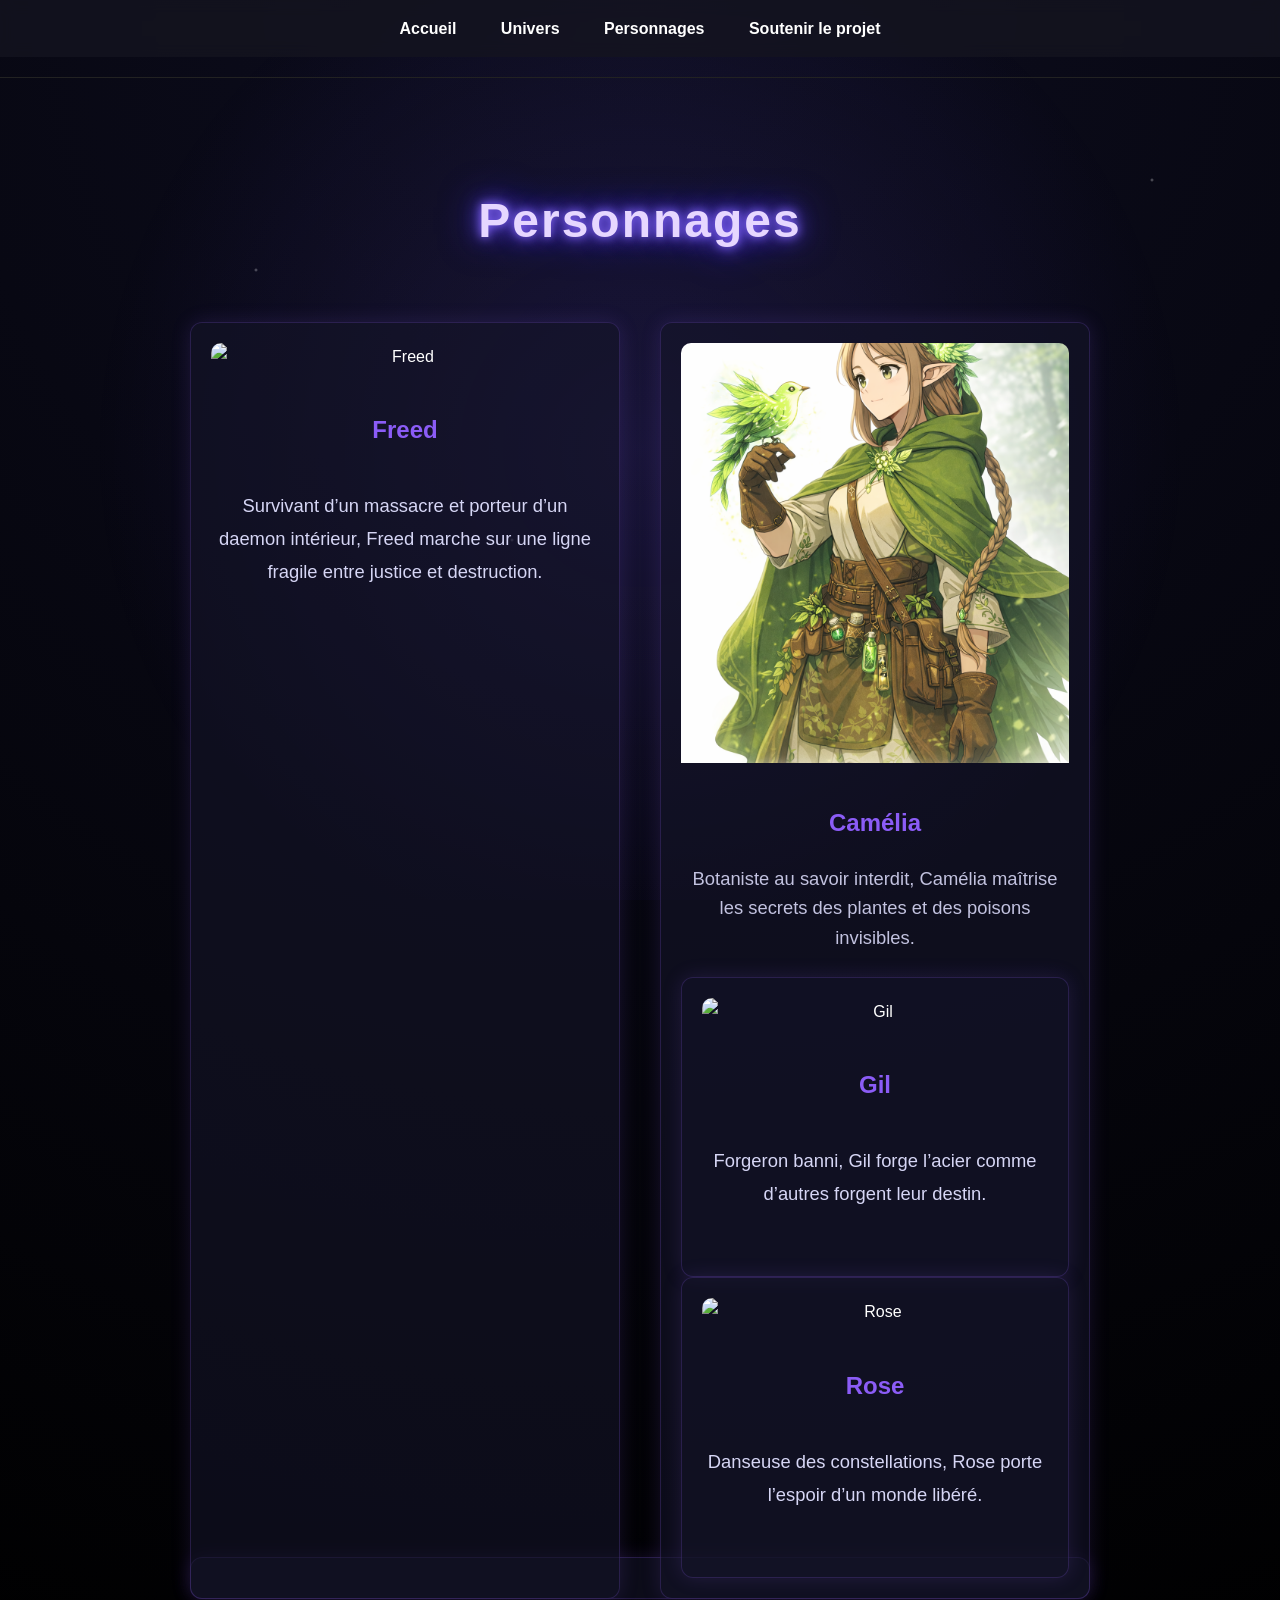
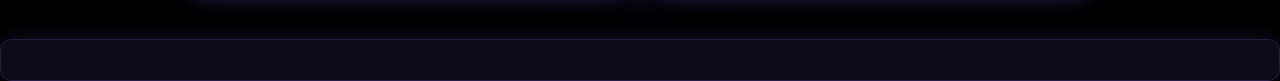
==== personnages.html @ 1dd9bae1 "Update personnages.html" ====
<!DOCTYPE html>
<html lang="fr">

<head>
<meta charset="utf-8">
<meta name="viewport" content="width=device-width, initial-scale=1.0">
<link rel="stylesheet" href="style.css">
<title>Personnages — Yume no Mahō</title>
</head>

<body class="personnages-page">

<header>

<nav>

<a href="index.html">Accueil</a>
<a href="univers.html">Univers</a>
<a href="personnages.html">Personnages</a>
<a href="soutenir.html">Soutenir le projet</a>

</nav>

</header>

<main>

<h1>Personnages</h1>

<section class="characters">

<div class="character-card">

<img src="imgsrc/freed.png" alt="Freed">

<h2>Freed</h2>

<p>
Survivant d’un massacre et porteur d’un daemon intérieur,
Freed marche sur une ligne fragile entre justice et destruction.
</p>

</div>


<a href="camelia.html" class="character-card camelia-card">
<img src="imgsrc/camelia.png" alt="Camélia">
  <div class="character-info">

<h2>Camélia</h2>

<p>
Botaniste au savoir interdit, Camélia maîtrise
les secrets des plantes et des poisons invisibles.
</p>

</div>

<div class="character-card">

<img src="imgsrc/gil.png" alt="Gil">

<h2>Gil</h2>

<p>
Forgeron banni, Gil forge l’acier comme d’autres forgent leur destin.
</p>

</div>

<div class="character-card">

<img src="imgsrc/rose.png" alt="Rose">

<h2>Rose</h2>

<p>
Danseuse des constellations, Rose porte l’espoir d’un monde libéré.
</p>

</div>

</section>

</main>

</body>
</html>
---- style.css ----
body {
  background: radial-gradient(circle at top, #0d0d1f, #000000);
  color: #ffffff;
  font-family: 'Inter', sans-serif;
  margin: 0;
  line-height:1.7;
}

/* couche étoiles */
body::before {
  content: "";
  position: fixed;
  top: 0;
  left: 0;
  width: 100%;
  height: 100%;

  background-image:
    radial-gradient(2px 2px at 20% 30%, white, transparent),
    radial-gradient(2px 2px at 70% 80%, white, transparent),
    radial-gradient(2px 2px at 40% 60%, white, transparent),
    radial-gradient(2px 2px at 90% 20%, white, transparent);

  opacity: 0.4;
  pointer-events: none;
 
} body::before,
body::after {
  z-index: -1;
}
/* aura magique */
body::after {
  content: "";
  position: fixed;
  top: 0;
  left: 0;
  width: 100%;
  height: 100%;

  background: radial-gradient(circle at center, rgba(120, 90, 255, 0.15), transparent 70%);
  pointer-events: none;
}

/* zone principale */
main {
  max-width: 900px;
  margin: auto;
  padding: 40px;
}

/* titre principal */
h1 {
  text-align: center;
  font-size: 3rem;
  letter-spacing: 2px;
  color: #e6d7ff;
  text-shadow:
    0 0 10px #8a6cff,
    0 0 20px #6f52ff,
    0 0 40px #3b2aff;
  margin-bottom:60px;
}

/* titres secondaires */
h2 {
  color: #8b5cf6;
  margin-top: 40px;
}

/* paragraphes */
p {
  font-size:1.15rem;
line-height:1.8;
color:#d6d6f5;
max-width:700px;
margin-bottom:25px;
}


/* header */
header {
  text-align: center;
  border-bottom: 1px solid #222;
  margin-bottom: 30px;
  padding-bottom: 20px;
}

/* footer */
footer{
text-align:center;
margin-top:80px;
padding:40px 20px;
border-top:1px solid rgba(139,92,246,0.2);
}

footer .contact-button{
display:inline-block;
margin-bottom:20px;
padding:12px 28px;
border:1px solid #8b5cf6;
color:white;
text-decoration:none;
border-radius:6px;
transition:0.3s;
}

.copyright{
font-size:0.9rem;
color:#777;
}

nav{
background:rgba(20,20,32,0.8);
padding:15px;
backdrop-filter:blur(8px);
text-align:center;
}

nav a{
color:white;
text-decoration:none;
margin:0 20px;
font-weight:bold;
position:relative;
}

nav a::after{
content:"";
position:absolute;
width:0;
height:2px;
background:#8b5cf6;
left:0;
bottom:-5px;
transition:0.3s;
}

nav a:hover::after{
width:100%;
}
.logo {
   width: 650px;
  display: block;
  margin: 120px auto 40px auto;
 filter:drop-shadow(0 0 15px #7c3aed);
  animation: magicGlow 3s infinite;
 max-width: 90%;
}
@keyframes magicGlow {
  0% {
    filter: drop-shadow(0 0 10px #7c3aed);
  }
  50% {
    filter: drop-shadow(0 0 20px #a78bfa);
  }
  100% {
    filter: drop-shadow(0 0 10px #7c3aed);
  }
}
.hero{
  display:flex;
flex-direction:column;
align-items:center;
justify-content:center;
  text-align:center;
  padding:80px 20px 120px 20px;
}

.tagline{
  font-size:1.3rem;
  margin-top:20px;
  color:#c4b5fd;
  letter-spacing:1px;
}

.enter-world{
  display:inline-block;
  margin-top:25px;
  padding:12px 28px;
  border:1px solid #8b5cf6;
  color:white;
  text-decoration:none;
  font-weight:bold;
  border-radius:6px;
  transition:0.3s;
}

.enter-world:hover{
  background:#8b5cf6;
  box-shadow:0 0 20px #8b5cf6;
}
.hero img,
.hero .tagline,
.hero .enter-world {
  opacity: 0;
  transform: translateY(30px);
  animation: fadeMagic 1.5s ease forwards;
}

.hero .tagline {
  animation-delay: 0.6s;
}

.hero .enter-world {
  animation-delay: 1.2s;
}

@keyframes fadeMagic {
  to {
    opacity: 1;
    transform: translateY(0);
  }
}
@keyframes starMove {
  from {
    transform: translateY(0);
  }
  to {
    transform: translateY(-200px);
  }
}

body::before{
animation: starMove 120s linear infinite;
}

.shooting-star{
position:fixed;
top:20%;
left:-100px;
width:3px;
height:3px;
background:white;
box-shadow:0 0 10px white,0 0 20px white;
transform:rotate(45deg);
animation:shoot 8s linear infinite;
}

@keyframes shoot{
0%{
transform:translateX(0) translateY(0) rotate(45deg);
opacity:1;
}
100%{
transform:translateX(120vw) translateY(50vh) rotate(45deg);
opacity:0;
}
}
.synopsis-box{
background:rgba(20,20,40,0.6);
padding:40px;
border-radius:10px;
border:1px solid rgba(139,92,246,0.2);
box-shadow:0 0 25px rgba(139,92,246,0.15);
}
html{
scroll-behavior:smooth;
}
#citation{
text-align:center;
font-style:italic;
margin:80px auto;
max-width:600px;
color:#c4b5fd;
font-size:1.2rem;
border-left:3px solid #8b5cf6;
padding-left:20px;

}
.contact-button{
background:transparent;
border:1px solid #8b5cf6;
color:#e6d7ff;
padding:12px 26px;
border-radius:6px;
cursor:pointer;
font-family:'Inter',sans-serif;
transition:all 0.3s ease;
}

.contact-button:hover{
background:#8b5cf6;
color:white;
box-shadow:0 0 15px #8b5cf6;
}
.contact-hidden{
display:none;
}
.contact-visible{
display:block;
margin-top:20px;
animation:fadeContact 0.4s ease;
}

@keyframes fadeContact{
from{
opacity:0;
transform:translateY(10px);
}

to{
opacity:1;
transform:translateY(0);
}
}
/* état initial */

.reveal-text{
opacity:0;
transform:translateY(40px);
transition:all 1s ease;
}

/* quand visible */

.reveal-text.visible{
opacity:1;
transform:translateY(0);
}

/* texte doré animé */
.univers-page .reveal-text.visible p{

background: linear-gradient(
90deg,
#d6c07a,
#f2e3a0,
#fff6c8,
#f2e3a0,
#d6c07a
);

background-size:200% auto;

background-clip:text;
-webkit-background-clip:text;

color:transparent;
-webkit-text-fill-color:transparent;

animation:goldSweep 2.5s ease forwards;

}
@keyframes goldSweep{

0%{
background-position:-300% center;
}

100%{
background-position:300% center;
}

}

@keyframes goldReveal{
0%{
background-position:-200% center;
}
100%{
background-position:200% center;
}
}
#portal{
position:fixed;
top:0;
left:0;
width:100%;
height:100%;
background: radial-gradient(circle, rgba(255,215,120,0.9), rgba(10,10,30,1));
opacity:0;
pointer-events:none;
transition:opacity 0.8s ease;
z-index:999;
}

#portal.active{
opacity:1;
}
.characters{
display:grid;
grid-template-columns:repeat(auto-fit,minmax(250px,1fr));
gap:40px;
align-items:stretch;
}
.character-card:hover{
transform:translateY(-8px);
}


.character-profile{

max-width:800px;

margin:auto;

text-align:center;

padding:40px;

background:rgba(20,20,40,0.6);

border-radius:10px;

border:1px solid rgba(139,92,246,0.2);

box-shadow:0 0 25px rgba(139,92,246,0.15);

}

.character-profile img{

width:220px;

margin-bottom:20px;

}

.character-intro{

font-size:1.2rem;

color:#c4b5fd;

}
.character-card{

display:flex;
  
height:100%;
  
flex-direction:column;

background:rgba(20,20,40,0.6);

padding:20px;

border-radius:12px;

overflow:hidden;

text-decoration:none;

color:white;

border:1px solid rgba(139,92,246,0.2);

box-shadow:0 0 20px rgba(139,92,246,0.15);

text-align:center;

transition:all 0.3s ease;

}
.character-card img{

width:100%;

height:240px;

object-fit:cover;

border-radius:10px 10px 0 0;

display:block;

}


}

.character-info{

padding:25px;
flex-grow:1;
text-align:center;

}
.character-info p{
opacity:0.9;
line-height:1.6;
}
.character-card:hover{

transform:translateY(-8px);
box-shadow:0 0 30px rgba(139,92,246,0.4);

}
.camelia-card:hover{
  
box-shadow:0 0 35px rgba(120,255,160,0.6);
background:rgba(20,40,30,0.9);

}
.character-card img{
width:100%;
height:auto;
display:block;
border-radius:10px 10px 0 0;
max-height:420px;
object-fit:cover;  
}
.camelia-card:hover{
box-shadow:0 0 35px rgba(120,255,160,0.6);
  
border:1px solid rgba(120,255,150,0.4);

background:rgba(20,40,30,0.6);

}
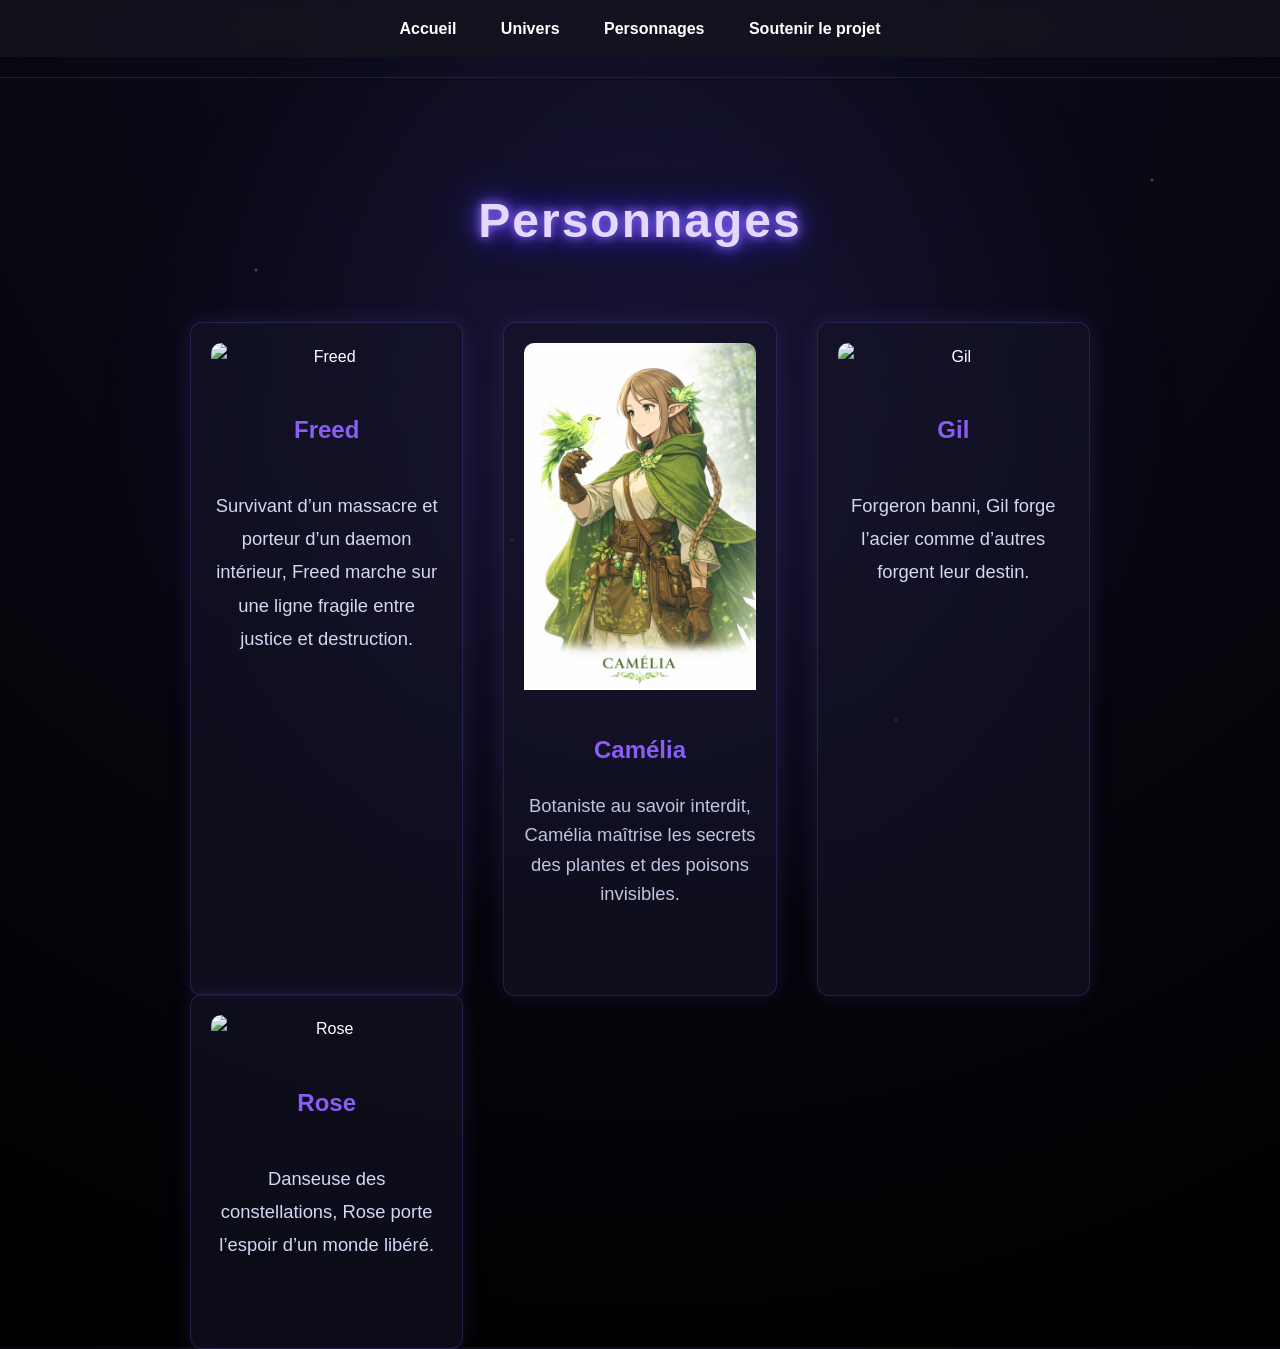
==== commit 7091cf16: "Update personnages.html" ====
--- a/personnages.html
+++ b/personnages.html
@@ -44,8 +44,10 @@
 
 
 <a href="camelia.html" class="character-card camelia-card">
+
 <img src="imgsrc/camelia.png" alt="Camélia">
-  <div class="character-info">
+
+<div class="character-info">
 
 <h2>Camélia</h2>
 
@@ -55,6 +57,9 @@
 </p>
 
 </div>
+
+</a>
+
 
 <div class="character-card">
 
@@ -67,6 +72,7 @@
 </p>
 
 </div>
+
 
 <div class="character-card">
 
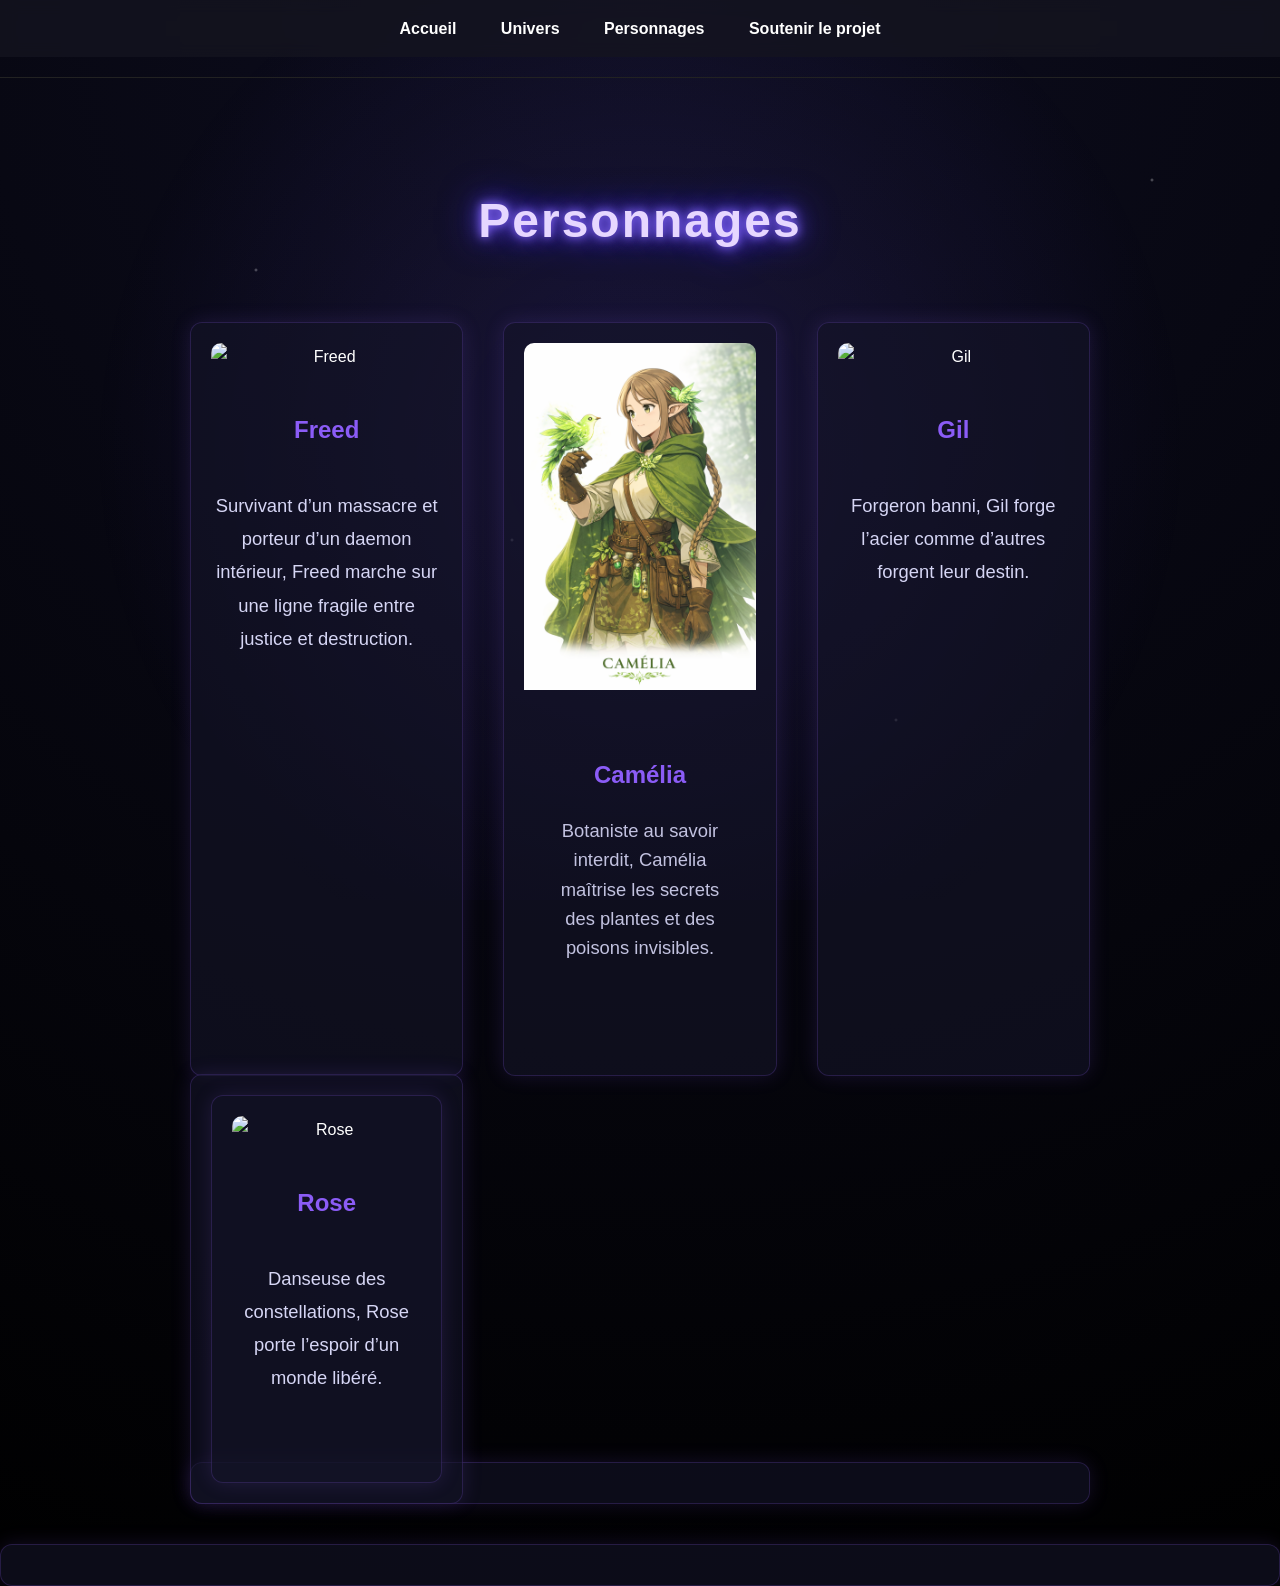
==== commit 0d0af8d5: "Update personnages.html" ====
--- a/personnages.html
+++ b/personnages.html
@@ -73,7 +73,7 @@
 
 </div>
 
-
+<a href=rose.html" class="character-card rose-card">
 <div class="character-card">
 
 <img src="imgsrc/rose.png" alt="Rose">
--- a/style.css
+++ b/style.css
@@ -452,22 +452,7 @@
 transition:all 0.3s ease;
 
 }
-.character-card img{
-
-width:100%;
-
-height:240px;
-
-object-fit:cover;
-
-border-radius:10px 10px 0 0;
-
-display:block;
-
-}
-
-
-}
+
 
 .character-info{
 
@@ -508,3 +493,19 @@
 background:rgba(20,40,30,0.6);
 
 }
+.lore-section{
+
+max-width:800px;
+margin:80px auto;
+
+background:rgba(20,20,40,0.6);
+
+padding:40px;
+
+border-radius:10px;
+
+border:1px solid rgba(139,92,246,0.2);
+
+box-shadow:0 0 20px rgba(139,92,246,0.15);
+
+}
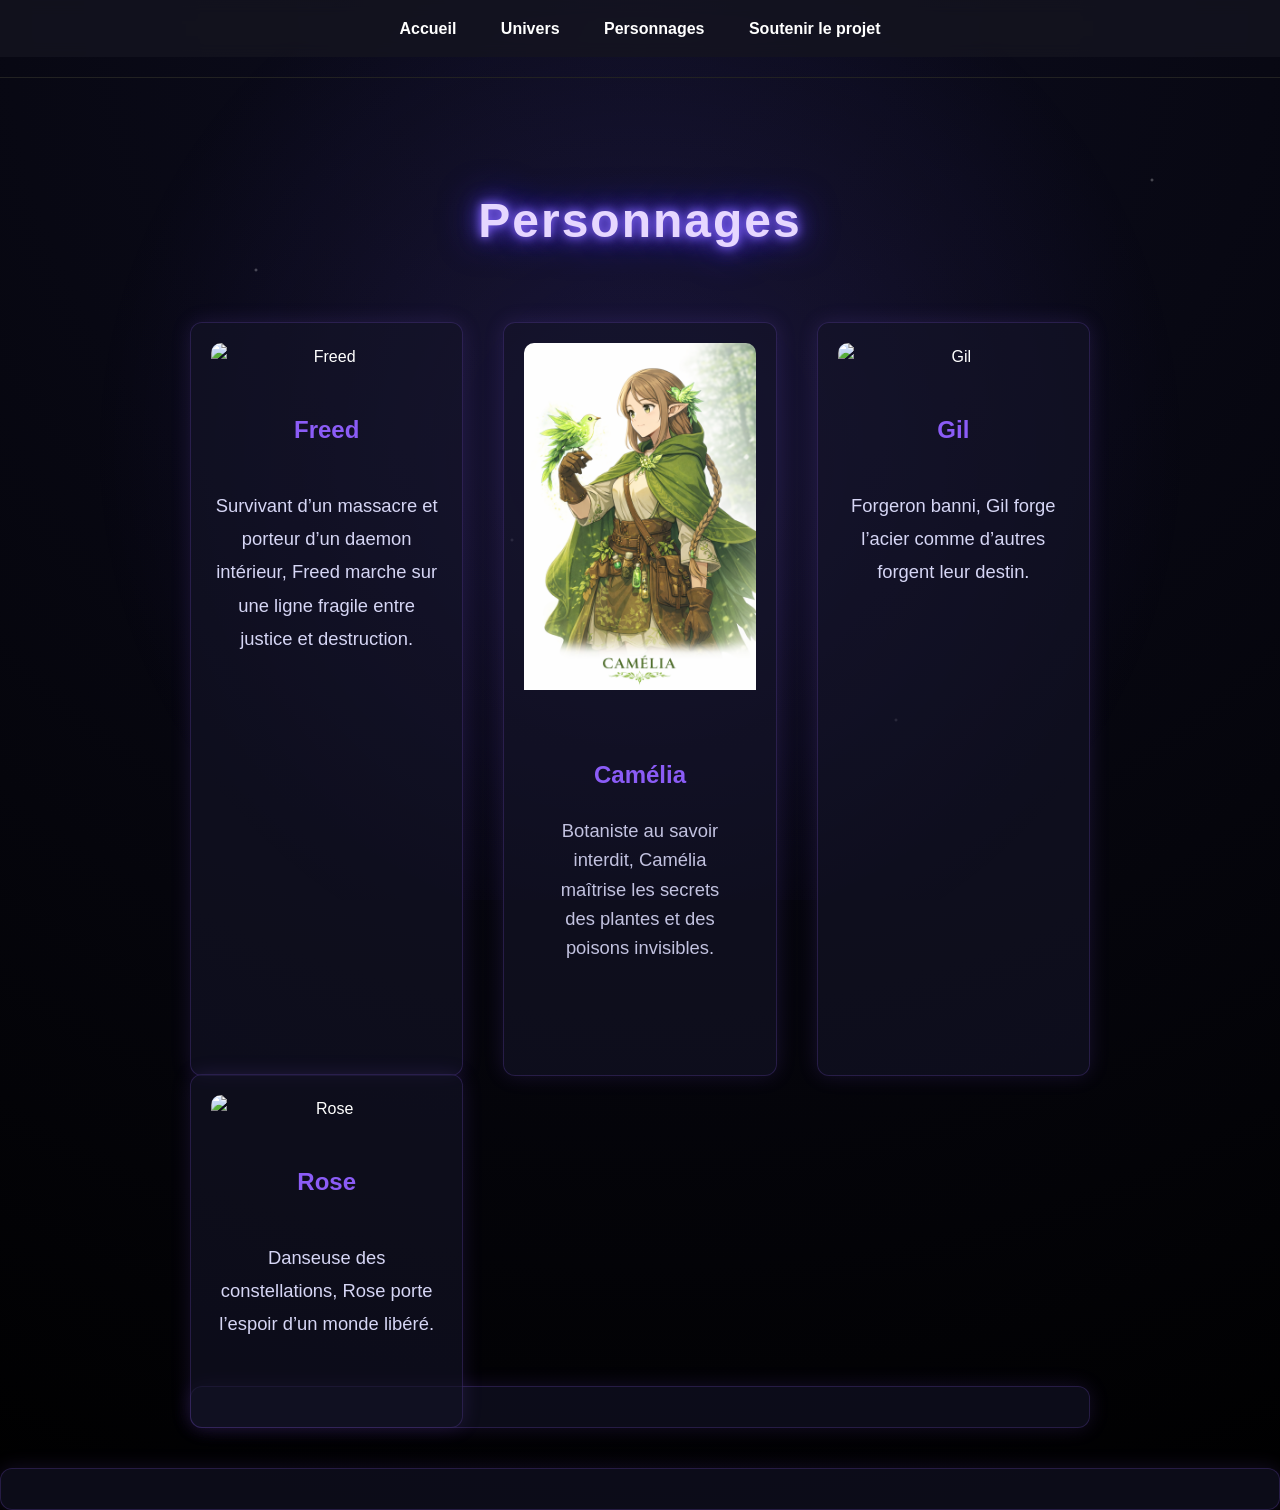
==== commit 1b9a6f3f: "Update personnages.html" ====
--- a/personnages.html
+++ b/personnages.html
@@ -73,8 +73,7 @@
 
 </div>
 
-<a href=rose.html" class="character-card rose-card">
-<div class="character-card">
+<a href="rose.html" class="character-card rose-card">
 
 <img src="imgsrc/rose.png" alt="Rose">
 
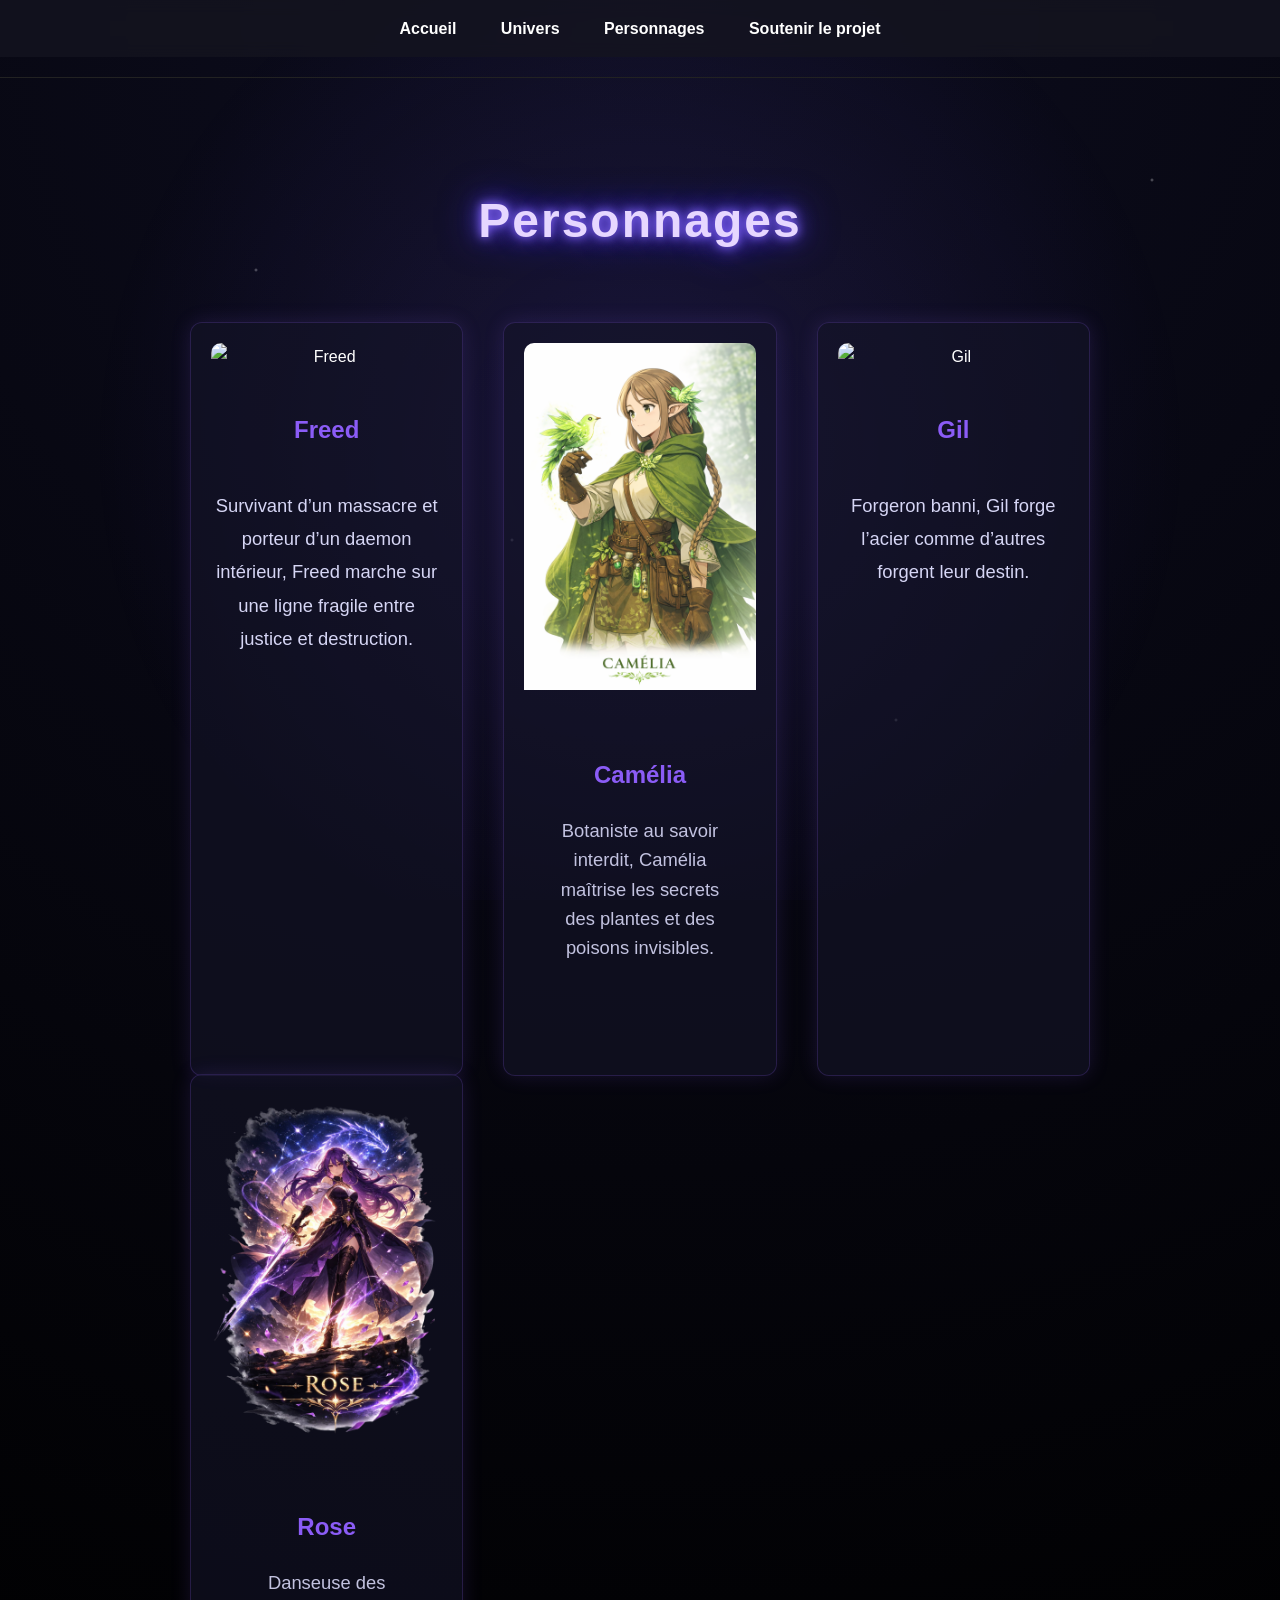
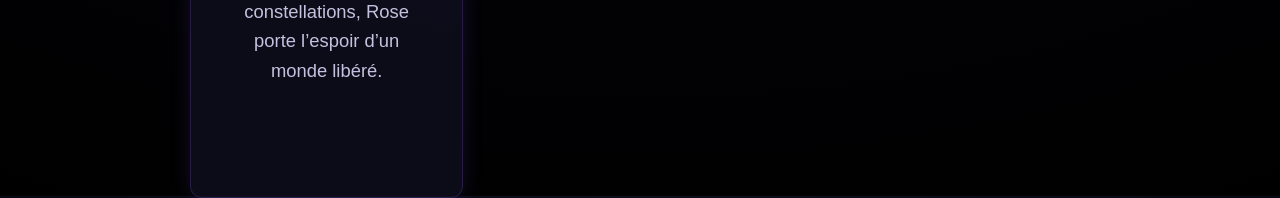
==== commit 1bac633a: "Update personnages.html" ====
--- a/personnages.html
+++ b/personnages.html
@@ -77,6 +77,7 @@
 
 <img src="imgsrc/rose.png" alt="Rose">
 
+<div class="character-info">
 <h2>Rose</h2>
 
 <p>
@@ -84,7 +85,7 @@
 </p>
 
 </div>
-
+</a>
 </section>
 
 </main>
--- a/style.css
+++ b/style.css
@@ -509,3 +509,96 @@
 box-shadow:0 0 20px rgba(139,92,246,0.15);
 
 }
+.rose-page{
+background: radial-gradient(circle at top, #1a0d2e, #000000);
+}
+.rose-page::after{
+content:"";
+position:fixed;
+top:0;
+left:0;
+width:100%;
+height:100%;
+
+background: radial-gradient(circle, rgba(180,120,255,0.15), transparent 70%);
+
+pointer-events:none;
+z-index:-1;
+}
+/* HERO IMAGE SEULE */
+.rose-hero {
+  display: flex;
+  justify-content: center;
+  align-items: center;
+  padding-top: 60px;
+}
+
+.rose-hero img {
+  max-width: 600px;
+  width: 100%;
+  filter: drop-shadow(0 0 40px #a78bfa);
+}
+
+/* SECTION TITRE */
+.rose-title {
+  text-align: center;
+  margin-top: 30px;
+  margin-bottom: 60px;
+   display: flex;
+  flex-direction: column;
+  align-items: center;
+}
+
+/* TITRE STYLE AFFICHE */
+.rose-title h1 {
+  font-size: 3.5rem;
+  color: #e9d5ff;
+  text-shadow: 0 0 25px #8b5cf6;
+  letter-spacing: 2px;
+}
+
+/* CITATION */
+.rose-title p {
+  margin-top: 15px;
+  font-style: italic;
+  color: #c4b5fd;
+  opacity: 0.9;
+
+  max-width: 600px;
+  margin-left: auto;
+  margin-right: auto;
+  text-align: center;
+  font-size: 1.1rem;
+  line-height: 1.6;
+  letter-spacing: 0.5px;
+}
+/* CONTENU GRID */
+.rose-content {
+  max-width: 1100px;
+  margin: auto;
+  padding: 60px 20px;
+
+  display: grid;
+  grid-template-columns: repeat(auto-fit, minmax(300px, 1fr));
+  gap: 30px;
+}
+
+/* CARTES MODERNES */
+.lore-card {
+  background: rgba(20,20,40,0.6);
+  padding: 25px;
+  border-radius: 15px;
+  border: 1px solid rgba(139,92,246,0.2);
+  backdrop-filter: blur(10px);
+  transition: 0.3s;
+}
+
+.lore-card:hover {
+  transform: translateY(-5px);
+  box-shadow: 0 0 30px rgba(139,92,246,0.4);
+}
+
+.lore-card h2 {
+  margin-bottom: 10px;
+  color: #a78bfa;
+}
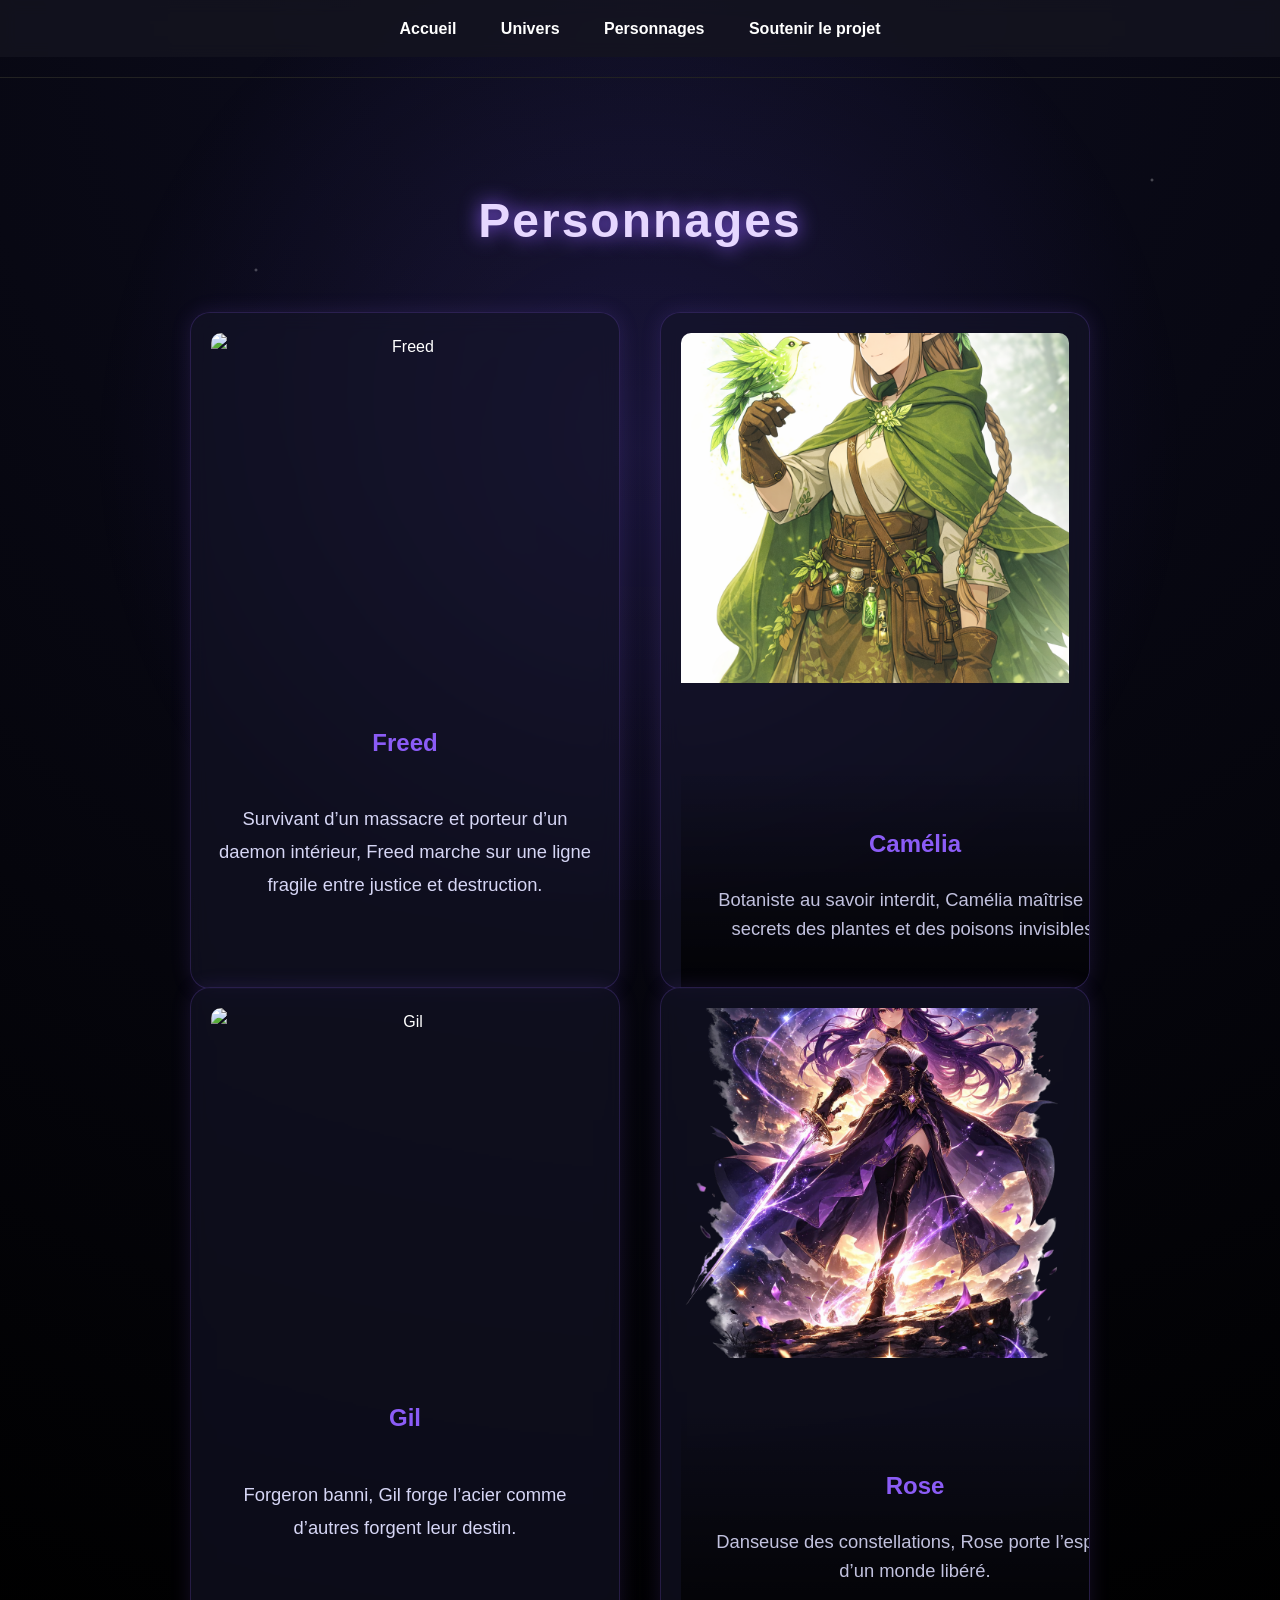
==== commit 1c6a9ccd: "Update personnages.html" ====
--- a/personnages.html
+++ b/personnages.html
@@ -27,7 +27,7 @@
 
 <h1>Personnages</h1>
 
-<section class="characters">
+<section class="characters game-select">
 
 <div class="character-card">
 
--- a/style.css
+++ b/style.css
@@ -602,3 +602,56 @@
   margin-bottom: 10px;
   color: #a78bfa;
 }
+/* TITRE PAGE */
+.personnages-page h1 {
+  text-align: center;
+  font-size: 3rem;
+  margin-bottom: 50px;
+  text-shadow: 0 0 20px #8b5cf6;
+}
+
+/* GRID */
+.characters {
+  display: grid;
+  grid-template-columns: repeat(auto-fit, minmax(280px, 1fr));
+  gap: 40px;
+}
+
+/* CARTES */
+.character-card {
+  position: relative;
+  border-radius: 20px;
+  overflow: hidden;
+  text-decoration: none;
+  color: white;
+  background: rgba(20,20,40,0.6);
+  backdrop-filter: blur(10px);
+  transition: 0.4s;
+}
+
+/* IMAGE */
+.character-card img {
+  width: 100%;
+  height: 350px;
+  object-fit: cover;
+}
+
+/* OVERLAY TEXTE */
+.character-info {
+  position: absolute;
+  bottom: 0;
+  width: 100%;
+  padding: 20px;
+
+  background: linear-gradient(
+    to top,
+    rgba(0,0,0,0.8),
+    transparent
+  );
+}
+
+/* HOVER */
+.character-card:hover {
+  transform: translateY(-10px) scale(1.02);
+  box-shadow: 0 0 40px rgba(139,92,246,0.4);
+}d18.03*/
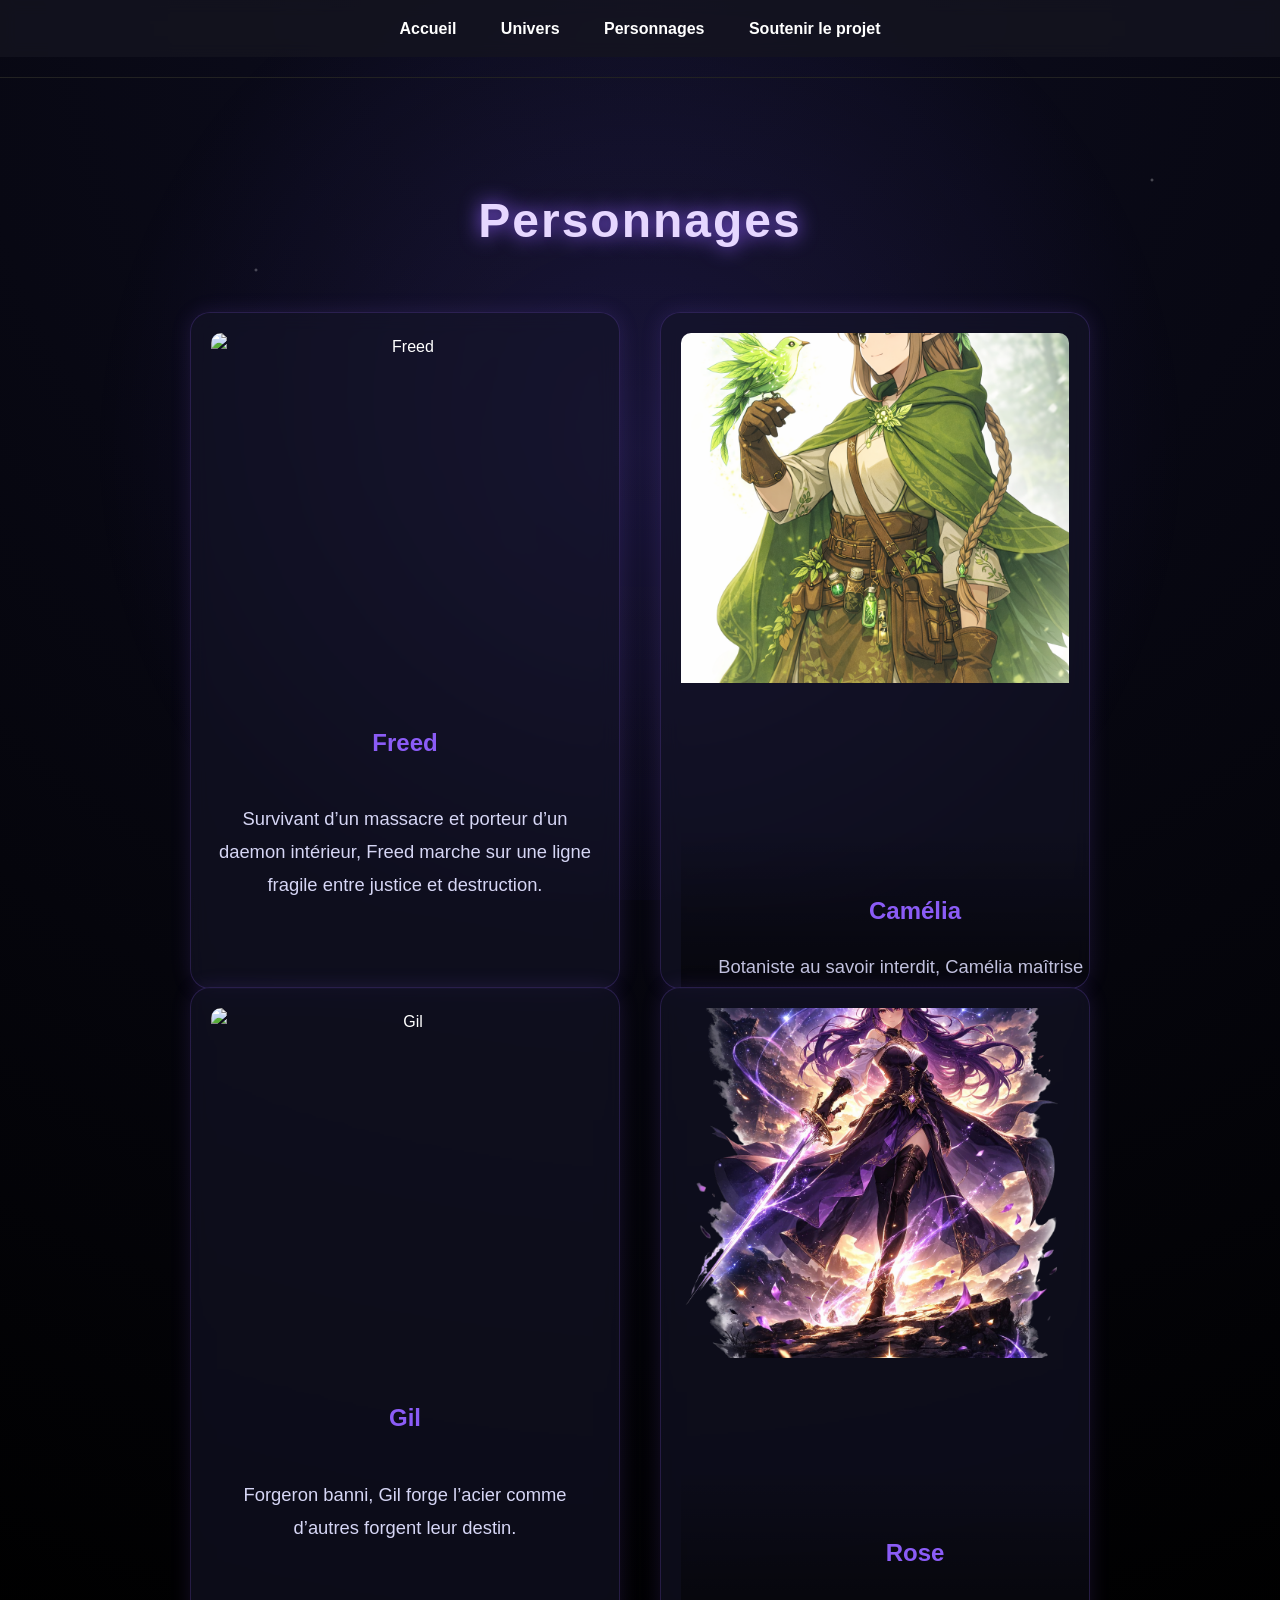
==== commit 978e1c1d: "Update personnages.html" ====
--- a/personnages.html
+++ b/personnages.html
@@ -29,7 +29,7 @@
 
 <section class="characters game-select">
 
-<div class="character-card">
+<a href="freed.html" class="character-card">
 
 <img src="imgsrc/freed.png" alt="Freed">
 
@@ -61,7 +61,7 @@
 </a>
 
 
-<div class="character-card">
+<a href="gil.html" class="character-card">
 
 <img src="imgsrc/gil.png" alt="Gil">
 
--- a/style.css
+++ b/style.css
@@ -655,3 +655,39 @@
   transform: translateY(-10px) scale(1.02);
   box-shadow: 0 0 40px rgba(139,92,246,0.4);
 }d18.03*/
+/* 🎮 MODE JEU VIDEO */
+
+.game-select .character-card {
+  filter: brightness(0.6);
+  transition: 0.4s;
+}
+
+.game-select:hover .character-card {
+  filter: brightness(0.3);
+}
+
+/* CARTE ACTIVE */
+.game-select .character-card:hover {
+  transform: scale(1.08);
+  filter: brightness(1);
+  z-index: 2;
+}
+
+/* ZOOM IMAGE */
+.game-select .character-card img {
+  transition: 0.4s;
+}
+
+.game-select .character-card:hover img {
+  transform: scale(1.1);
+}
+
+/* TEXTE QUI MONTE */
+.game-select .character-info {
+  transform: translateY(30%);
+  transition: 0.4s;
+}
+
+.game-select .character-card:hover .character-info {
+  transform: translateY(0);
+}
